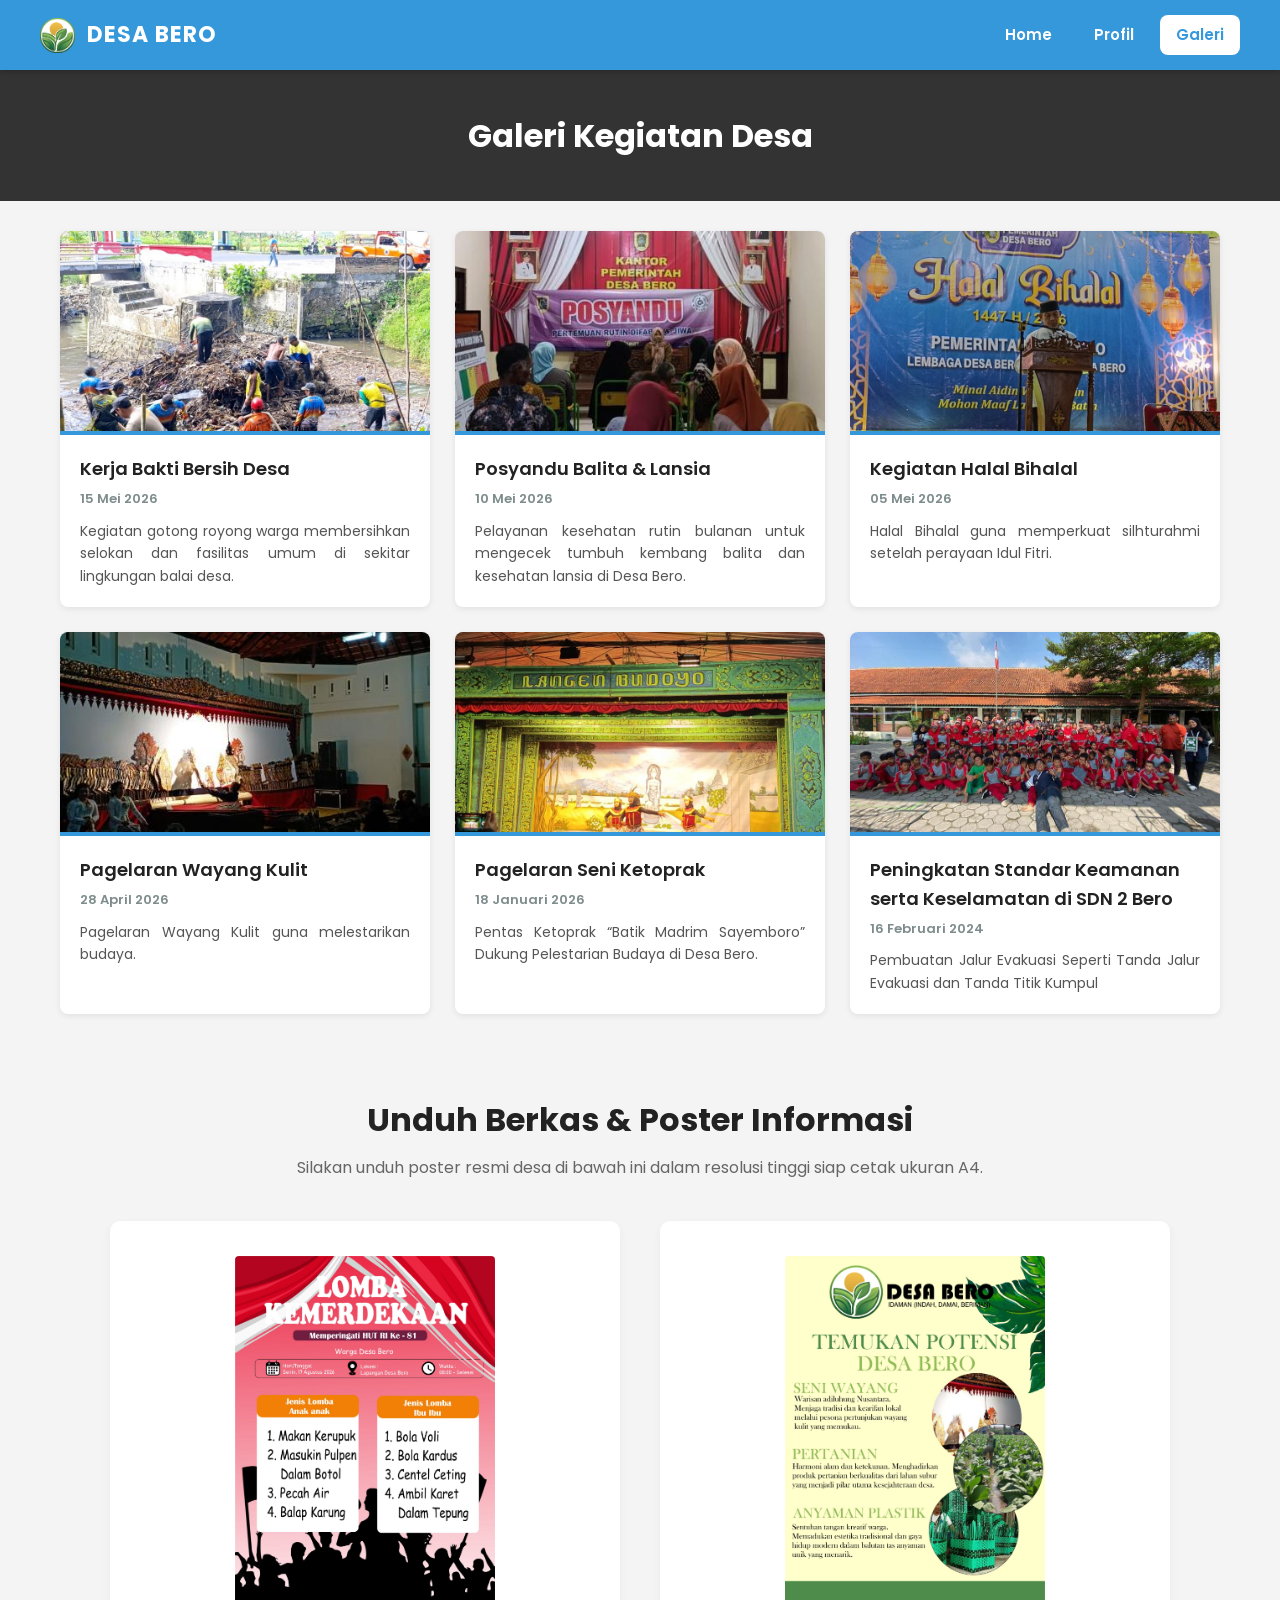
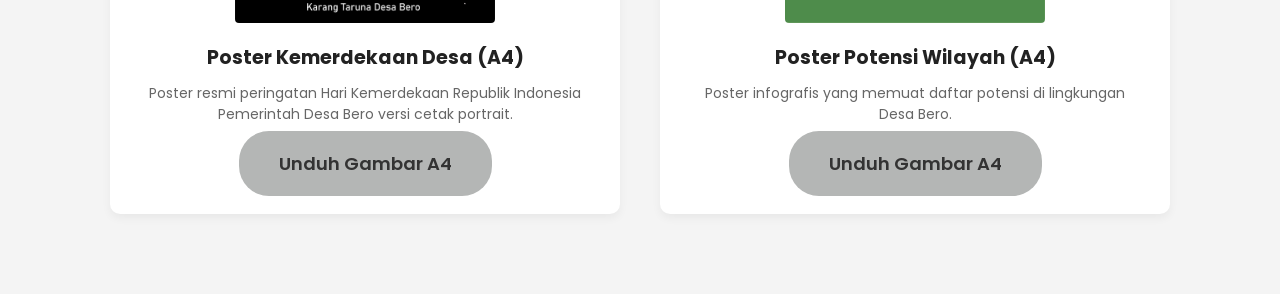
==== kegiatan.html @ 2f1442c3 "Add files via upload" ====
<!DOCTYPE html>
<html lang="id">
<head>
    <meta charset="UTF-8">
    <meta name="viewport" content="width=device-width, initial-scale=1.0">
    <title>Kegiatan Desa Bero</title>
    <link rel="stylesheet" href="style.css">
    <link rel="icon" type="image/png" href="gambar/logodesa.png">
</head>
<body>

    <nav>
        <div class="nav-brand">
            <img src="gambar/logodesa.png" alt="Logo" class="nav-logo">
            <span>DESA BERO</span>
        </div>
        <div class="nav-links">
            <a href="index.html">Home</a>
            <a href="profil.html">Profil</a>
            <a href="kegiatan.html" class="active">Galeri</a>
        </div>
    </nav>

    <header class="page-header">
        <h1>Galeri Kegiatan Desa</h1>
    </header>

    <div class="kegiatan-container">
        
        <div class="kegiatan-grid">
            
            <div class="kegiatan-card">
                <div class="kegiatan-foto">
                    <img src="gambar/bersih sungai.jpg" alt="Kerja Bakti">
                </div>
                <div class="kegiatan-info">
                    <h3>Kerja Bakti Bersih Desa</h3>
                    <span class="kegiatan-tanggal">15 Mei 2026</span>
                    <p>Kegiatan gotong royong warga membersihkan selokan dan fasilitas umum di sekitar lingkungan balai desa.</p>
                </div>
            </div>

            <div class="kegiatan-card">
                <div class="kegiatan-foto">
                    <img src="gambar/posyandu.jpeg" alt="Posyandu">
                </div>
                <div class="kegiatan-info">
                    <h3>Posyandu Balita & Lansia</h3>
                    <span class="kegiatan-tanggal">10 Mei 2026</span>
                    <p>Pelayanan kesehatan rutin bulanan untuk mengecek tumbuh kembang balita dan kesehatan lansia di Desa Bero.</p>
                </div>
            </div>

            <div class="kegiatan-card">
                <div class="kegiatan-foto">
                    <img src="gambar/halal bihalal.jpg" alt="Halal Bihalal">
                </div>
                <div class="kegiatan-info">
                    <h3>Kegiatan Halal Bihalal</h3>
                    <span class="kegiatan-tanggal">05 Mei 2026</span>
                    <p>Halal Bihalal guna memperkuat silhturahmi setelah perayaan Idul Fitri.</p>
                </div>
            </div>

            <div class="kegiatan-card">
                <div class="kegiatan-foto">
                    <img src="gambar/wayang.jpeg" alt="Wayang Kulit">
                </div>
                <div class="kegiatan-info">
                    <h3>Pagelaran Wayang Kulit</h3>
                    <span class="kegiatan-tanggal">28 April 2026</span>
                    <p>Pagelaran Wayang Kulit guna melestarikan budaya.</p>
                </div>
            </div>

            <div class="kegiatan-card">
                <div class="kegiatan-foto">
                    <img src="gambar/seni ketoprak.jpg" alt="Ketoprak">
                </div>
                <div class="kegiatan-info">
                    <h3>Pagelaran Seni Ketoprak</h3>
                    <span class="kegiatan-tanggal">18 Januari 2026</span>
                    <p>Pentas Ketoprak “Batik Madrim Sayemboro” Dukung Pelestarian Budaya di Desa Bero.</p>
                </div>
            </div>

            <div class="kegiatan-card">
                <div class="kegiatan-foto">
                    <img src="gambar/kegiatan sd.jpg" alt="Kegiatan SD">
                </div>
                <div class="kegiatan-info">
                    <h3>Peningkatan Standar Keamanan serta Keselamatan di SDN 2 Bero</h3>
                    <span class="kegiatan-tanggal">16 Februari 2024</span>
                    <p>Pembuatan Jalur Evakuasi Seperti Tanda Jalur Evakuasi dan Tanda Titik Kumpul</p>
                </div>
            </div>

        </div>
    </div>

    <section class="download-media-section">
        <div class="media-header">
            <h2>Unduh Berkas & Poster Informasi</h2>
            <p>Silakan unduh poster resmi desa di bawah ini dalam resolusi tinggi siap cetak ukuran A4.</p>
        </div>

        <div class="media-grid">
            <div class="media-card">
                <div class="media-preview">
                    <img src="gambar/POSTER EVENT.jpg" alt="Poster Kemerdekaan Desa Bero">
                </div>
                <div class="media-info">
                    <h3>Poster Kemerdekaan Desa (A4)</h3>
                    <p>Poster resmi peringatan Hari Kemerdekaan Republik Indonesia Pemerintah Desa Bero versi cetak portrait.</p>
                    <a href="gambar/POSTER EVENT.jpg" download class="btn-kapsul">Unduh Gambar A4</a>
                </div>
            </div>

            <div class="media-card">
                <div class="media-preview">
                    <img src="gambar/5_Arraihan Yanu Pradana_X PPLG B_Poster Potensi.jpg" alt="Poster Potensi Desa Bero">
                </div>
                <div class="media-info">
                    <h3>Poster Potensi Wilayah (A4)</h3>
                    <p>Poster infografis yang memuat daftar potensi di lingkungan Desa Bero.</p>
                    <a href="gambar/5_Arraihan Yanu Pradana_X PPLG B_Poster Potensi.jpg" download class="btn-kapsul">Unduh Gambar A4</a>
                </div>
            </div>
        </div>
    </section>

</body>
---- style.css ----
/* =========================================
   1. IMPOR FONT & RESET DASAR
   ========================================= */

@import url('https://fonts.googleapis.com/css2?family=Poppins:wght@300;400;600;700&display=swap'); /* Mengambil font Poppins dari Google */

* {
    margin: 0;                              /* Menghapus jarak luar bawaan browser */
    padding: 0;                             /* Menghapus jarak dalam bawaan browser */
    box-sizing: border-box;                 /* Menjaga ukuran elemen tetap stabil walau ditambah garis/padding */
    font-family: 'Poppins', sans-serif;     /* Menggunakan font Poppins untuk seluruh teks */
}

body {
    background-color: #f4f4f4;              /* Latar belakang utama web abu-abu terang */
    color: #333;                            /* Warna teks standar abu-abu gelap */
    line-height: 1.6;                       /* Spasi renggang antar baris teks agar nyaman dibaca */
}


/* =========================================
   2. NAVBAR (MENU NAVIGASI ATAS)
   ========================================= */

nav {
    background: #3498db;                    /* Warna biru utama navbar */
    color: #fff;                            /* Warna teks bawaan di dalam navbar menjadi putih */
    display: flex;                          /* Mengatur logo dan menu agar berjejer menyamping */
    justify-content: space-between;         /* Mendorong logo mentok ke kiri, menu mentok ke kanan */
    align-items: center;                    /* Menyejajarkan posisi persis di tengah secara vertikal */
    padding: 15px 40px;                     /* Jarak di dalam navbar (atas-bawah 15px, kiri-kanan 40px) */
    position: sticky;                       /* Memastikan navbar selalu menempel di layar */
    top: 0;                                 /* Menempel persis di ujung paling atas layar */
    z-index: 1000;                          /* Memastikan navbar berada di tumpukan teratas (tidak tertutup gambar) */
    box-shadow: 0 2px 5px rgba(0,0,0,0.2);  /* Efek bayangan hitam tipis di bawah navbar */
}

.nav-brand {
    display: flex;                          /* Membuat gambar logo dan tulisan berjejer menyamping */
    align-items: center;                    /* Menyejajarkan logo dan tulisan di tengah vertikal */
    gap: 12px;                              /* Memberi spasi 12px antara logo dan tulisan */
}

.nav-logo {
    height: 35px;                           /* Membatasi tinggi maksimal logo agar navbar tidak bengkak */
    width: auto;                            /* Lebar otomatis menyesuaikan agar gambar tidak gepeng */
    display: block;                         /* Menghilangkan ruang kosong tak terlihat di bawah gambar */
}

.nav-brand span {
    font-size: 22px;                        /* Ukuran huruf judul desa di navbar */
    font-weight: 700;                       /* Ketebalan huruf (Bold) */
    letter-spacing: 1px;                    /* Jarak renggang antar karakter huruf */
}

.nav-links {
    display: flex;                          /* Deretan menu berjejer menyamping */
    align-items: center;                    /* Rata tengah vertikal */
    gap: 10px;                              /* Jarak kosong antar tombol menu */
    list-style: none;                       /* Menghapus titik-titik (bullet) bawaan dari list */
}

.nav-links a {
    color: #fff;                          /* Teks tombol menu warna putih */
    text-decoration: none;                  /* Menghapus garis bawah pada link */
    font-size: 15px;                        /* Ukuran font menu */
    font-weight: 600;                       /* Ketebalan huruf semi-bold */
    padding: 8px 16px;                      /* Jarak area klik di sekitar teks (membentuk kotak) */
    border-radius: 8px;                     /* Melengkungkan sudut kotak agar berbentuk kapsul */
    display: flex;                          /* Mengatur letak teks agar sejajar dengan panah dropdown */
    align-items: center;                    /* Rata tengah vertikal antara teks dan panah */
    gap: 6px;                               /* Jarak antara teks dan panah dropdown */
    transition: all 0.3s ease;              /* Animasi mulus saat tombol berubah warna (0.3 detik) */
}

.nav-links a:hover:not(.active) {
    background-color: rgba(255, 255, 255, 0.2); /* Menu biasa berubah jadi putih transparan 20% saat disentuh */
}

.nav-links a.active {
    background-color: #fff;                 /* Menu halaman aktif menyala putih pekat */
    color: #3498db;                         /* Teks menu aktif berubah jadi biru (kebalikan dari navbar) */
}


/* =========================================
   4. HEADER HALAMAN INTERNAL (Profil & Galeri)
   ========================================= */

header.page-header, header.profil-header {
    background-color: #333;               /* Latar belakang kotak judul warna abu-abu gelap */
    color: #fff;                          /* Warna teks putih */
    text-align: center;                     /* Teks diposisikan di tengah layar */
    padding: 40px;                          /* Ketebalan kotak judul */
    margin-bottom: 30px;                    /* Jarak kotak judul dengan isi halaman di bawahnya */
}

/* =========================================
   5. HALAMAN INDEX (HOME) - HERO SECTION
   ========================================= */

.hero-section {
    position: relative;                     /* Menjadi pondasi bagi gambar dan teks di dalamnya */
    width: 100%;                            /* Lebar kotak memakan layar penuh */
    height: 80vh;                           /* Tingginya 80% dari ukuran tinggi layar HP/PC pengguna */
    display: flex;                          /* Mengaktifkan sistem penataan isi otomatis */
    align-items: center;                    /* Mengunci isi tepat di tengah secara vertikal */
    justify-content: center;                /* Mengunci isi tepat di tengah secara horizontal */
    overflow: hidden;                       /* Membuang sisa gambar yang meluber keluar batas kotak */
}

.hero-bg {
    position: absolute;                     /* Membuat gambar terlepas dan bisa menimpa bagian lain */
    top: 0;                                 /* Mulai dari sisi paling atas */
    left: 0;                                /* Mulai dari sisi paling kiri */
    width: 100%;                            /* Lebar gambar menutupi kotak penuh */
    height: 100%;                           /* Tinggi gambar menutupi kotak penuh */
    object-fit: cover;                      /* Memotong otomatis area foto yang berlebih agar tak gepeng */
    z-index: 1;                             /* Ditempatkan di lapisan paling dasar (terbawah) */
}

.hero-overlay {
    position: absolute;                     /* Lapisan ini juga terlepas menutupi layar */
    top: 0;                                 /* Mulai dari atas */
    left: 0;                                /* Mulai dari kiri */
    width: 100%;                            /* Lebar penuh */
    height: 100%;                           /* Tinggi penuh */
    background: rgba(0, 0, 0, 0.418);     /* Membuat efek kaca film hitam transparan 55% */
    z-index: 2;                             /* Ditempatkan di lapisan ke-2 (di atas foto) */
}

.hero-content {
    position: relative;                     /* Membawa teks kembali ke alur normal */
    z-index: 3;                             /* Ditempatkan di lapisan ke-3 (paling atas) agar terbaca */
    text-align: center;                     /* Semua teks diratakan di tengah */
    color: #fff;                         /* Teks berwarna putih terang */
    padding: 20px;                          /* Jarak kanan-kiri agar teks tidak menempel ke pinggir HP */
}

.hero-content h1 {
    font-size: 20px;                        /* Ukuran tulisan 'Selamat Datang' */
    margin-bottom: 12px;                    /* Jarak tulisan ini dengan nama desa di bawahnya */
    font-weight: 100;                       /* Huruf dicetak tipis (elegan) */
}

.hero-content p {
    font-size: 48px;                        /* Ukuran sangat besar untuk nama 'Pemerintah Desa Bero' */
    margin-bottom: 30px;                    /* Jarak tulisan dengan tombol download */
    font-weight: 700;                       /* Huruf dicetak sangat tebal */
}

.action-buttons {
    display: flex;                          /* Membuat tombol-tombol berjejer ke samping */
    justify-content: center;                /* Mengumpulkan tombol di tengah-tengah layar */
    gap: 15px;                              /* Jarak antara tombol satu dengan yang lain */
}

.btn-kapsul {
    background: #b4b6b5;                      /* Tombol warna putih */
    color: #333;                            /* Teks di dalam tombol warna gelap */
    padding: 20px 40px;                     /* Ukuran area klik (atas-bawah 12px, kiri-kanan 24px) */
    border-radius: 30px;                    /* Membuat sudut tombol sangat bulat (kapsul) */
    text-decoration: none;                  /* Menghapus garis bawah pada link tombol */
    font-size: 18px;                        /* Ukuran teks tombol */
    font-weight: 600;                       /* Teks agak tebal */
    transition: all 0.3s ease;              /* Efek pergerakan mulus saat tombol disentuh */
}

.btn-kapsul:hover {
    background : #3498db;                    /* Saat disentuh, tombol jadi biru */
    color: white;                           /* Teks di dalam tombol jadi putih */
    transform: translateY(-5px);            /* Tombol naik ke atas sebanyak 5 pixel (Efek Melayang) */
    box-shadow: 0 10px 15px rgba(0,0,0,0.3);/* Bayangan membesar menegaskan bahwa tombol terangkat */
}


/* =========================================
   6. KONTEN VISI & MISI
   ========================================= */

.content-section {
    max-width: 1200px;                      /* Mencegah konten melebar tak terhingga di layar monitor besar */
    margin: 40px auto;                      /* Memberi jarak luar atas-bawah 40px, dan meratakan di tengah (auto) */
    padding: 0 20px;                        /* Memberi ruang kosong di pinggir kiri-kanan agar tak nempel ujung layar */
}

.visi-misi-container {
    display: grid;                          /* Mengaktifkan sistem kolom (Grid) */
    grid-template-columns: 1fr 2fr;         /* Membagi layar: Kolom Kiri 1 porsi, Kolom Kanan 2 porsi */
    gap: 30px;                              /* Lebar celah pemisah antar kedua kolom */
    align-items: start;                     /* Memastikan posisi awal Visi dan Misi rata atas */
}

.card.visi {
    background: white;                      /* Kotak visi warna putih */
    padding: 30px;                          /* Ruang lega di dalam kotak */
    border-radius: 10px;                    /* Sudut kotak membulat */
    box-shadow: 0 4px 10px rgba(0,0,0,0.05);/* Efek bayangan kotak luar sangat tipis */
    text-align: center;                     /* Teks ditengah */
    position: sticky;                       /* Memerintahkan kotak Visi untuk diam mengapung saat di-scroll */
    top: 80px;                              /* Kotak berhenti mengapung dan tertahan pada jarak 80px dari atap browser */
}

.card.visi h3 {
    color: #333399;                         /* Warna judul Visi (Biru keunguan) */
    margin-bottom: 15px;                    /* Jarak ke isi paragraf visi */
    font-size: 24px;                        /* Ukuran font judul visi */
}

.card.visi p {
    color: #555;                            /* Warna teks paragraf visi */
    font-size: 16px;                        /* Ukuran teks paragraf visi */
    line-height: 1.5;                       /* Jarak antar baris paragraf */
    font-style: italic;                     /* Teks dicetak miring */
    font-weight: 600;                       /* Teks agak tebal */
}

.misi-container {
    display: flex;                          /* Mengaktifkan sistem penataan otomatis untuk Misi */
    flex-direction: column;                 /* Memaksa nomor-nomor misi untuk berbaris ke bawah */
    gap: 15px;                              /* Jarak jarak antar kotak poin misi */
}

.judul-misi {
    color: #333399;                         /* Warna judul Misi disamakan dengan Visi */
    font-size: 24px;                        /* Ukuran font disamakan dengan Visi */
    margin-top: 0;                          /* Menghapus jarak atas bawaan tag H3 */
    margin-bottom: 5px;                     /* Jarak judul ke kotak misi nomor 1 */
    text-align: center;                     /* Posisi judul di tengah */
}

.misi-box {
    background-color: #fff;                 /* Kotak satuan misi warna putih */
    padding: 20px 25px;                     /* Ruang di dalam kotak tiap nomor misi */
    border-radius: 6px;                     /* Sudut kotak sedikit membulat */
    color: #333;                            /* Teks di dalam kotak warna gelap */
    font-size: 15px;                        /* Ukuran teks dalam kotak */
    font-weight: 400;                       /* Ketebalan teks normal */
    line-height: 1.6;                       /* Jarak baris paragraf misi */
    box-shadow: 0 1px 3px rgba(0,0,0,0.05); /* Bayangan super tipis di tiap kotak nomor */
}


/* =========================================
   7. BAGIAN POTENSI UMKM DESA
   ========================================= */

.umkm-section {
    max-width: 1200px;                      /* Batas maksimal lebar keseluruhan bagian UMKM */
    margin: 60px auto;                      /* Jarak jauh 60px atas-bawah dari seksi lain, posisi rata tengah */
    padding: 0 20px;                        /* Jarak pinggir layar */
}

.umkm-header { 
    text-align: center;                     /* Judul utama UMKM di tengah layar */
    margin-bottom: 40px;                    /* Jarak dari judul ke kartu gambar di bawahnya */
}

.umkm-header h2 { 
    font-size: 32px;                        /* Ukuran judul besar */
    color: #222;                            /* Warna gelap nyaris hitam */
    margin-bottom: 10px;                    /* Jarak dari judul ke kalimat penjelas */
}

.umkm-header p { 
    color: #666;                            /* Warna abu-abu redup untuk deskripsi */
    font-size: 16px;                        /* Ukuran teks standar */
}

.umkm-grid {
    display: grid;                          /* Aktifkan sistem grid cerdas */
    grid-template-columns: repeat(auto-fit, minmax(300px, 1fr)); /* Aturan susun otomatis: Kartu sejajar jika layar luas, turun baris jika layarnya di bawah 300px per kartu */
    gap: 30px;                              /* Jarak spasi antar kartu UMKM sebesar 30px */
}

.umkm-card {
    background: #fff;                       /* Kartu berwarna putih */
    border-radius: 10px;                    /* Sudut kartu dibuat melengkung */
    overflow: hidden;                       /* Memotong paksa foto di dalamnya yang menutupi bagian melengkung kartu */
    box-shadow: 0 4px 10px rgba(0,0,0,0.05);/* Bayangan standar saat kartu tak disentuh */
    transition: transform 0.3s ease, box-shadow 0.3s ease; /* Transisi untuk posisi naik dan perubahan bayangan */
    display: flex;                          /* Memastikan foto di atas dan teks di bawah terstruktur rapi */
    flex-direction: column;                 /* Mengarahkan susunan jadi atas-bawah */
}

.umkm-card:hover {
    transform: translateY(-8px);            /* Efek kartu melayang 8px ke atas saat ditunjuk kursor */
    box-shadow: 0 12px 20px rgba(0,0,0,0.12);/* Bayangan menebal menyesuaikan efek melayang */
}

.umkm-foto {
    width: 100%;                            /* Lebar blok penampung foto memakan seluruh lebar kartu */
    height: 220px;                          /* Tinggi blok penampung dibatasi dan dipukul rata 220px semua */
    background-color: #ddd;                 /* Warna abu-abu darurat jika foto gagal dimuat */
}

.umkm-foto img {
    width: 100%;                            /* Memaksa foto asli selebar blok penampung */
    height: 100%;                           /* Memaksa foto asli setinggi blok penampung */
    object-fit: cover;                      /* Memotong dan memusatkan foto otomatis agar tak gepeng/lonjong */
    display: block;                         /* Menghapus celah sisa di bawah foto */
}

.umkm-info {
    padding: 25px;                          /* Ruang dalam antara teks penjelasan dengan pinggiran kartu */
    flex-grow: 1;                           /* Menyeimbangkan tinggi area teks agar semua kartu sama rata bawahnya */
}

.umkm-info h3 { 
    font-size: 20px;                        /* Ukuran nama produk UMKM */
    color: #333;                            /* Warna nama produk UMKM */
    margin: 12px 0;                         /* Jarak vertikal atas-bawah nama produk UMKM */
}

.umkm-info p { 
    font-size: 14.5px;                      /* Ukuran deskripsi produk */
    color: #555;                            /* Warna deskripsi produk */
    line-height: 1.6;                       /* Spasi baris deskripsi */
    text-align: justify;                    /* Meratakan ujung kanan dan ujung kiri paragraf deskripsi */
}

.badge {
    display: inline-block;                  /* Memperlakukan teks label layaknya tombol/blok */
    padding: 5px 12px;                      /* Ketebalan blok label warna warni */
    border-radius: 20px;                    /* Melengkungkan sudut pinggir label menjadi bentuk oval/pil */
    font-size: 12px;                        /* Teks di dalam label sengaja dibuat kecil */
    font-weight: 700;                       /* Dibuat tebal agar mudah dibaca sekilas */
    color: #fff;                            /* Standarnya tulisan berwarna putih */
    letter-spacing: 0.5px;                  /* Renggang antar huruf agar jelas walau kecil */
}

.badge-kuning { 
    background-color: #f1c40f;              /* Memberi warna dasar kuning */
    color: #333;                            /* Khusus kuning, tulisan digelapkan karena putih di atas kuning tak terbaca */
}

.badge-merah { 
    background-color: #e74c3c;              /* Memberi warna dasar merah */
}

.badge-hijau { 
    background-color: #2ecc71;              /* Memberi warna dasar hijau */
}


/* =========================================
   8. HALAMAN PROFIL (SEJARAH & INFO DESA)
   ========================================= */

.profil-container {
    max-width: 1200px;                      /* Batas luar total halaman profil */
    margin: 40px auto;                      /* Jarak aman atas bawah 40px dan posisi otomatis rata tengah (auto) */
    padding: 0 20px;                        /* Jarak kanan kiri agar isi tak mepet tepi monitor */
}

.sejarah-wrapper-baru {
    display: flex;                          /* Mengatur area sejarah berjejer ke samping */
    gap: 50px;                              /* Jarak antara area foto dan area teks sebesar 50px */
    align-items: stretch;                   /* Trik memaksa kotak teks dan kotak foto otomatis sama tinggi secara akurat */
    margin-bottom: 60px;                    /* Jarak paragraf sejarah dengan elemen apapun di bawahnya */
}

.sejarah-foto-box-baru {
    flex: 1;                                /* Mengambil jatah ruang 1 bagian (setara dengan teks) */
    display: flex;                          /* Membuat isi di dalamnya fleksibel menutupi ruang kosong */
}

.sejarah-foto-box-baru img {
    width: 100%;                            /* Lebar foto desa 100% dari kotaknya */
    height: 100%;                           /* Tinggi foto desa 100% dari kotaknya */
    object-fit: cover;                      /* Trik utama agar foto desa tak gepeng meski ditarik secara otomatis */
    display: block;                         /* Merapikan blok bawah gambar */
}

.sejarah-teks-box-baru {
    flex: 1;                                /* Mengambil jatah ruang 1 bagian (setara dengan foto) */
}

.judul-profil-baru h2 { 
    font-size: 42px;                        /* Ukuran teks sejarah desa yang besar */
    font-weight: bold;                      /* Cetak tebal */
    color: #000;                            /* Hitam pekat */
    margin: 0 0 5px 0;                      /* Jarak bawah tipis menuju sub-judul */
}

.judul-profil-baru span { 
    font-size: 15px;                        /* Ukuran sub-judul kecil warna abu-abu */
    color: #666;                            /* Warna abu-abu */
    display: block;                         /* Memindahkannya otomatis ke baris baru di bawah judul */
    margin-bottom: 25px;                    /* Jarak dari sub-judul ke kalimat pembuka paragraf */
}

.sejarah-teks-box-baru p { 
    font-size: 14.5px;                      /* Ukuran kalimat sejarah */
    color: #555;                            /* Warna paragraf abu-abu gelap */
    line-height: 1.7;                       /* Jarak baris yang cukup lebar agar tak lelah dibaca */
    margin-bottom: 18px;                    /* Jarak antar pergantian paragraf/alinea */
    text-align: justify;                    /* Membuat paragraf rata lurus kiri dan kanan */
}

.sejarah-wrapper-baru.gambar-kanan {
    margin-top: 60px;                       /* Jarak antara Sejarah Atas dan Sejarah Bawah */
    flex-direction: row-reverse;            /* Memutar letak isi 180 derajat (yang Kiri jadi di Kanan, dan sebaliknya) */
}

.info-desa-grid {
    display: grid;                          /* Mengaktifkan sistem kotak-kotak canggih */
    grid-template-columns: 1fr 1fr;         /* Membagi wilayah monitor sama rata (2 kolom) */
    gap: 30px;                              /* Jarak antara kotak info pemerintahan dan info batas wilayah */
    margin-bottom: 40px;                    /* Jarak area ini menuju bagian bawah halaman */
}

.info-card {
    background: #fff;                       /* Kotak data putih bersih */
    padding: 30px;                          /* Ruangan lega 30px di bagian dalam kotaknya */
    border-radius: 6px;                     /* Sudut melengkung halus */
    box-shadow: 0 4px 15px rgba(0,0,0,0.05);/* Bayangan pudar menjalar jauh mengelilingi kotak */
}

#pemimpin { 
    border-top: 4px solid #f1c40f;          /* Menambahkan mahkota/garis tebal warna kuning di atas kotak pemimpin */
}

#batas { 
    border-top: 4px solid #e74c3c;          /* Menambahkan mahkota/garis tebal warna merah di atas kotak batas wilayah */
}

.judul-kotak-kembar h3 { 
    font-size: 22px;                        /* Ukuran teks 'Pemerintahan Desa' */
    margin: 0;                              /* Hapus jarak luar */
    color: #222;                            /* Hitam nyaris pekat */
}

.judul-kotak-kembar span { 
    font-size: 13px;                        /* Teks penjelas kotak kecil */
    color: #777;                            /* Warna abu-abu */
    display: block;                         /* Turun baris */
    margin-bottom: 20px;                    /* Jarak dari judul kotak ke isinya (data daftar) */
}

.list-data { 
    list-style: none;                       /* Menghapus simbol bulat hitam default dari daftar HTML */
    padding: 0;                             /* Menghapus ruang kosong di pinggir daftarnya */
}

.list-data li { 
    font-size: 14px;                        /* Ukuran nama-nama orang/batas */
    padding: 10px 0;                        /* Jarak atas bawah 10px agar baris tak terlalu padat */
    border-bottom: 1px dashed #eee;         /* Membuat garis pemisah bawah berupa titik putus-putus samar (#eee) */
    color: #444;                            /* Warna tulisan daftar */
}

.list-data li:last-child { 
    border-bottom: none;                    /* Menghapus aturan garis titik putus-putus khusus pada daftar baris paling akhir */
}

.periode { 
    display: block;                         /* Memindahkan tahun/periode ke baris bawahnya sendiri */
    font-weight: bold;                      /* Tulisan tahun dicetak tebal */
    color: #333399;                         /* Warna tahun dicetak dengan ungu biru */
    font-size: 12px;                        /* Ukuran tulisan tahun cukup dibuat kecil */
    margin-bottom: 2px;                     /* Memisahkan sedikit jarak tahun dengan nama orang */
}


/* =========================================
   9. HALAMAN KEGIATAN (GALERI)
   ========================================= */

.kegiatan-container {
    max-width: 1200px;                      /* Batas lebar total galeri (lebih sempit dari beranda) */
    margin: 0 auto;                         /* Meratakan ke tengah secara horizontal */
    padding: 0 20px;                        /* Jarak aman tepi kanan-kiri halaman */
    margin-bottom: 50px;                    /* Jarak aman spasi galeri terbawah dengan footer nantinya */
}

.kegiatan-grid {
    display: grid;                          /* Aktifkan sistem Grid penyusun kartu pintar */
    grid-template-columns: repeat(auto-fit, minmax(300px, 1fr)); /* Mengulangi kartu menyamping, tapi turun jika layar kurang dari 300px */
    gap: 25px;                              /* Jarak tiap kartu galeri foto 25px */
}

.kegiatan-card {
    background: #fff;                       /* Badan kartu foto berwarna putih */
    border-radius: 8px;                     /* Sedikit melengkung bingkainya */
    overflow: hidden;                       /* Menghalangi foto merusak lengkungan bingkai luar */
    box-shadow: 0 2px 6px rgba(0,0,0,0.08); /* Bayangan statis */
    transition: transform 0.3s ease, box-shadow 0.3s ease; /* Persiapan untuk animasi melayang */
}

.kegiatan-foto { 
    width: 100%;                            /* Wadah foto mengambil 100% lebar kartu */
    height: 200px;                          /* Memaksa foto selalu berukuran tinggi 200px (tak pandang bentuk asli foto) */
    background-color: #eaeaea;              /* Warna placeholder kusam bila foto aslinya belum diupload / hilang */
}

.kegiatan-card img { 
    width: 100%;                            /* Gambar ditarik penuh */
    height: 100%;                           /* Gambar ditarik penuh */
    object-fit: cover;                      /* Gambar diselamatkan dari gepeng/distorsi pakai trik cover ini */
    display: block;                         /* Menghilangkan ruang misterius di bawah blok gambar (bug HTML lama) */
}

.kegiatan-info {
    padding: 20px;                          /* Ruang dalam tulisan penjelasan foto */
    border-top: 4px solid #3498db;          /* Memisahkan area foto dan teks penjelasan dengan garis tegas warna biru 4px */
}

.kegiatan-info h3 { 
    margin: 0 0 5px 0;                      /* Mereset jarak dan cuma memberi celah di sisi bawah judul 5px */
    font-size: 18px;                        /* Besaran font judul kegiatan desa */
    font-weight: 600;                       /* Ditebalkan */
    color: #222;                            /* Dihitamkan */
}

.kegiatan-tanggal { 
    display: block;                         /* Pindah baris di bawah judul secara otomatis */
    font-size: 13px;                        /* Ukuran font keterangan tanggal (kecil) */
    color: #7f8c8d;                         /* Warna abu-abu pudar */
    font-weight: 600;                       /* Ditebalkan sedikir */
    margin-bottom: 10px;                    /* Jarak dari keterangan tanggal turun ke isi paragraf/kalimat */
}

.kegiatan-info p { 
    margin: 0;                              /* Menghapus margin bawaan paragraf P */
    font-size: 14px;                        /* Ukuran isi keterangan foto */
    font-weight: 400;                       /* Normal (tidak tebal) */
    color: #555;                            /* Abu-abu standar */
    text-align: justify;                    /* Membuat blok tulisan rata kiri mentok, rata kanan mentok */
}

/* =========================================
   STYLE UNTUK BAGIAN DOWNLOAD MEDIA A4
   ========================================= */

.download-media-section {
    max-width: 1100px;                      /* Menyelaraskan lebar maksimal area dengan galeri kegiatan */
    margin: 80px auto;                      /* Jarak vertikal yang tegas dari galeri atas, posisi rata tengah */
    padding: 0 20px;                        /* Jarak aman tepi kanan-kiri layar */
}

.media-header {
    text-align: center;                     /* Membuat judul teks berada di tengah-tengah */
    margin-bottom: 40px;                    /* Jarak judul ke kartu media bawahnya */
}

.media-header h2 {
    font-size: 32px;                        /* Ukuran font judul */
    color: #222;                            /* Warna teks gelap */
    margin-bottom: 10px;                    /* Jarak judul ke baris deskripsi */
}

.media-header p {
    color: #666;                            /* Warna abu-abu redup */
    font-size: 16px;                        /* Ukuran font normal */
}

.media-grid {
    display: grid;                          /* Mengaktifkan sistem penataan kolom Grid */
    grid-template-columns: repeat(auto-fit, minmax(320px, 1fr)); /* Kolom otomatis membagi dua di laptop, dan bertumpuk di HP */
    gap: 40px;                              /* Jarak spasi renggang antar kedua kartu */
}

.media-card {
    background: #fff;                       /* Latar belakang kartu warna putih bersih */
    border-radius: 10px;                    /* Sudut kartu dibuat melengkung halus */
    padding: 35px;                          /* Ruang dalam kotak yang lega */
    box-shadow: 0 4px 10px rgba(0,0,0,0.05);/* Efek bayangan tipis halus luar kotak */
    display: flex;                          /* Mengaktifkan susunan otomatis vertikal ke bawah */
    flex-direction: column;                 /* Menata elemen menurun berurutan */
    align-items: center;                    /* Memastikan gambar dan teks terkunci di tengah kartu */
    transition: transform 0.3s ease, box-shadow 0.3s ease; /* Animasi mulus saat melayang */
}

/* KUNCI: Pengaturan bingkai agar menyerupai rasio kertas cetak A4 Portrait (1 : 1.41) */
.media-preview {
    width: 100%;                            /* Lebar maksimal mengikuti kartu */
    max-width: 260px;                       /* Batas lebar cetak display */
    height: 367px;                          /* Tinggi disesuaikan dengan rumus perbandingan A4 agar gambar pas portrait */              /* Garis pinggir tipis penanda batas tepi kertas */
    border-radius: 4px;                     /* Lengkungan tipis di tiap ujung kertas poster */
    overflow: hidden;                       /* Memotong paksa sisa gambar yang meluber keluar kertas */
}

.media-preview img {
    width: 100%;                            /* Gambar memenuhi lebar bingkai */
    height: 100%;                           /* Gambar memenuhi tinggi bingkai */
    object-fit: cover;                      /* Memotong dan memusatkan gambar otomatis agar tidak distorsi/gepeng */
    display: block;                         /* Menghilangkan celah kosong bawah file gambar */
}

.media-info {
    text-align: center;                     /* Semua tulisan deskripsi dan tombol ditaruh di tengah */
    margin-top: 20px;                       /* Jarak pembatas antara bingkai foto A4 di atasnya */
}

.media-info h3 {
    font-size: 19px;                        /* Ukuran teks judul poster */
    color: #222;                            /* Warna tulisan hitam redup */
    margin-bottom: 10px;                    /* Jarak judul ke teks keterangan */
}

.media-info p {
    font-size: 14px;                        /* Ukuran teks keterangan */
    color: #666;                            /* Warna abu-abu keterangan */
    margin-bottom: 25px;                    /* Jarak teks keterangan menuju ke tombol unduh kapsul */
    line-height: 1.5;                       /* Spasi baris paragraf agar tidak menumpuk padat */
}




/* =========================================
   10. RESPONSIF UMUM (UNTUK SMARTPHONE/TABLET)
   ========================================= */

@media (max-width: 768px) {                 /* 🛑 AREA KHUSUS INI HANYA AKAN DIAKTIFKAN OLEH BROWSER JIKA LAYAR LEBARNYA 768px ATAU LEBIH KECIL 🛑 */
    
    nav {
        flex-direction: column;             /* Membatalkan susunan Logo dan Menu dari format Menyamping, paksa jadi Tumpuk Atas-Bawah */
        padding: 15px;                      /* Mengurangi ketebalan Navbar karena layar HP sempit */
    }
    
    .nav-brand { 
        margin-bottom: 15px;                /* Memberi sisa jarak antara logo di atas dan menu-menu di bawahnya */
    } 
    
    .nav-links {
        flex-wrap: wrap;                    /* Jika tulisan menu (Home, Galeri dll) banyak, izinkan patah pindah baris agar tidak bocor menembus layar luar */
        justify-content: center;            /* Dan pusatkan seluruh tombol menu itu di tengah */
    }

    .action-buttons {
        flex-wrap: wrap;                    /* Jika HP sangat kecil, tombol-tombol download akan dipecah otomatis ke bawah */
    }

    .visi-misi-container { 
        grid-template-columns: 1fr;         /* Membatalkan sistem kolom Visi Kiri - Misi Kanan. Paksa keduanya jadi 1 Kolom Penuh mengular ke bawah */
    }

    .sejarah-wrapper-baru, 
    .sejarah-wrapper-baru.gambar-kanan {
        flex-direction: column;             /* Membatalkan foto dan paragraf bersandingan kiri-kanan. Paksa jadi atas-bawah */
        gap: 20px;                          /* Kecilkan jarak pemisahnya jadi cuma 20px */
    }
    
    .info-desa-grid { 
        grid-template-columns: 1fr;         /* Dua kotak kembar dibatalkan ke-kembaran-nya. Jadi ditumpuk atas-bawah lurus */
    }

    .judul-profil-baru h2 { 
        font-size: 32px;                    /* Menurunkan ukuran judul halaman Profil agar tak terlalu kebesaran di layar HP */
    }

    .kegiatan-grid { 
        grid-template-columns: 1fr;         /* Apabila sistem grid otomatis sebelumnya gagal, paksa mutlak jadi 1 baris kolom penuh di HP */
    }
}
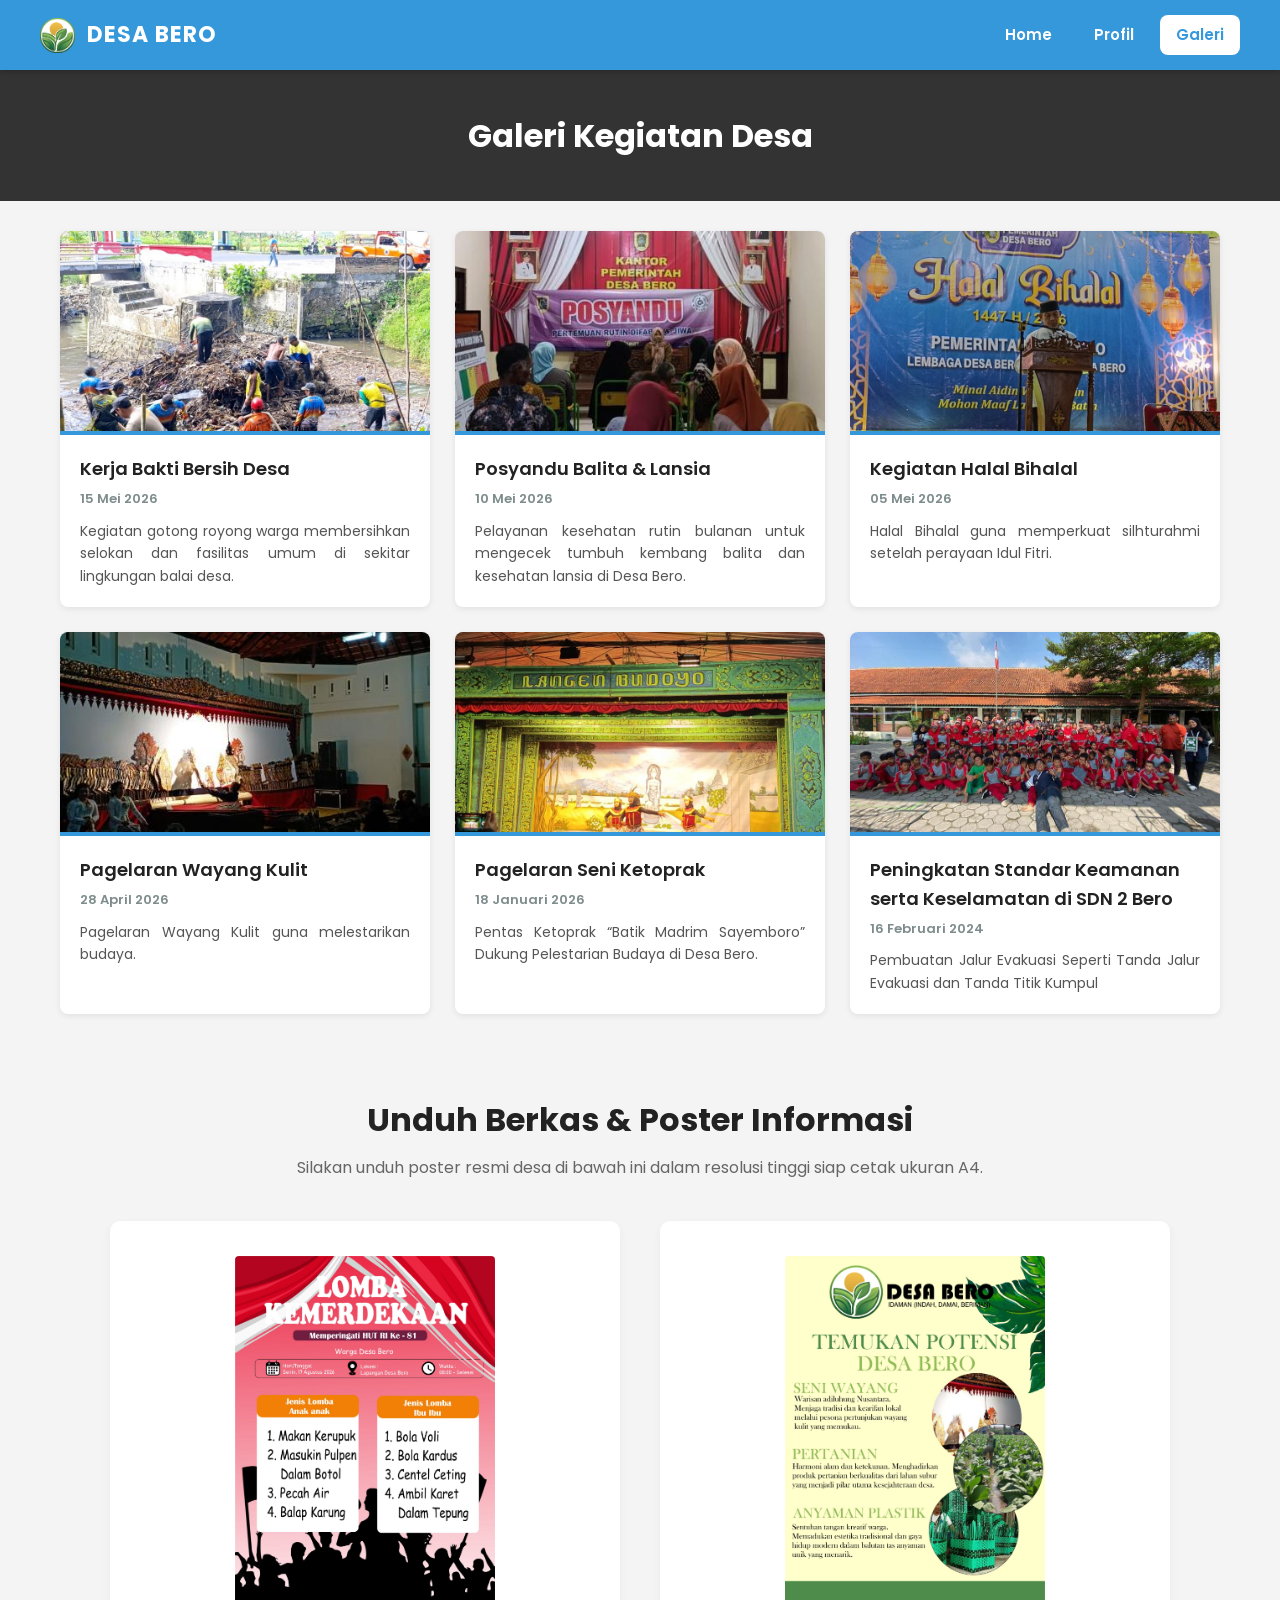
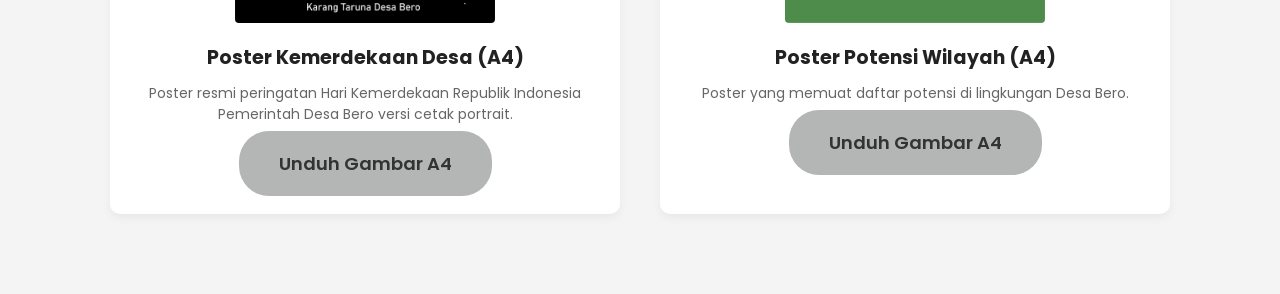
==== commit 17b45a15: "kegiatan.html" ====
--- a/kegiatan.html
+++ b/kegiatan.html
@@ -122,11 +122,11 @@
                 </div>
                 <div class="media-info">
                     <h3>Poster Potensi Wilayah (A4)</h3>
-                    <p>Poster infografis yang memuat daftar potensi di lingkungan Desa Bero.</p>
+                    <p>Poster yang memuat daftar potensi di lingkungan Desa Bero.</p>
                     <a href="gambar/5_Arraihan Yanu Pradana_X PPLG B_Poster Potensi.jpg" download class="btn-kapsul">Unduh Gambar A4</a>
                 </div>
             </div>
         </div>
     </section>
 
-</body>+</body>
--- a/style.css
+++ b/style.css
@@ -654,4 +654,18 @@
     .kegiatan-grid { 
         grid-template-columns: 1fr;         /* Apabila sistem grid otomatis sebelumnya gagal, paksa mutlak jadi 1 baris kolom penuh di HP */
     }
-}+
+    /* --- TAMBAHAN UNTUK POSTER A4 DI HP --- */
+    .download-media-section {
+        margin: 40px auto;                  /* Mengurangi jarak kosong yang terlalu jauh di atas dan bawah khusus untuk HP */
+    }
+
+    .media-grid {
+        grid-template-columns: 1fr;         /* Memaksa dua kartu poster A4 menjadi 1 kolom tumpuk ke bawah */
+        gap: 25px;                          /* Mengurangi jarak spasi antar kartu poster */
+    }
+
+    .media-card {
+        padding: 20px;                      /* Mengurangi ruang kosong di dalam pinggiran kartu agar gambar tidak terlalu terjepit di layar sempit */
+    }
+}
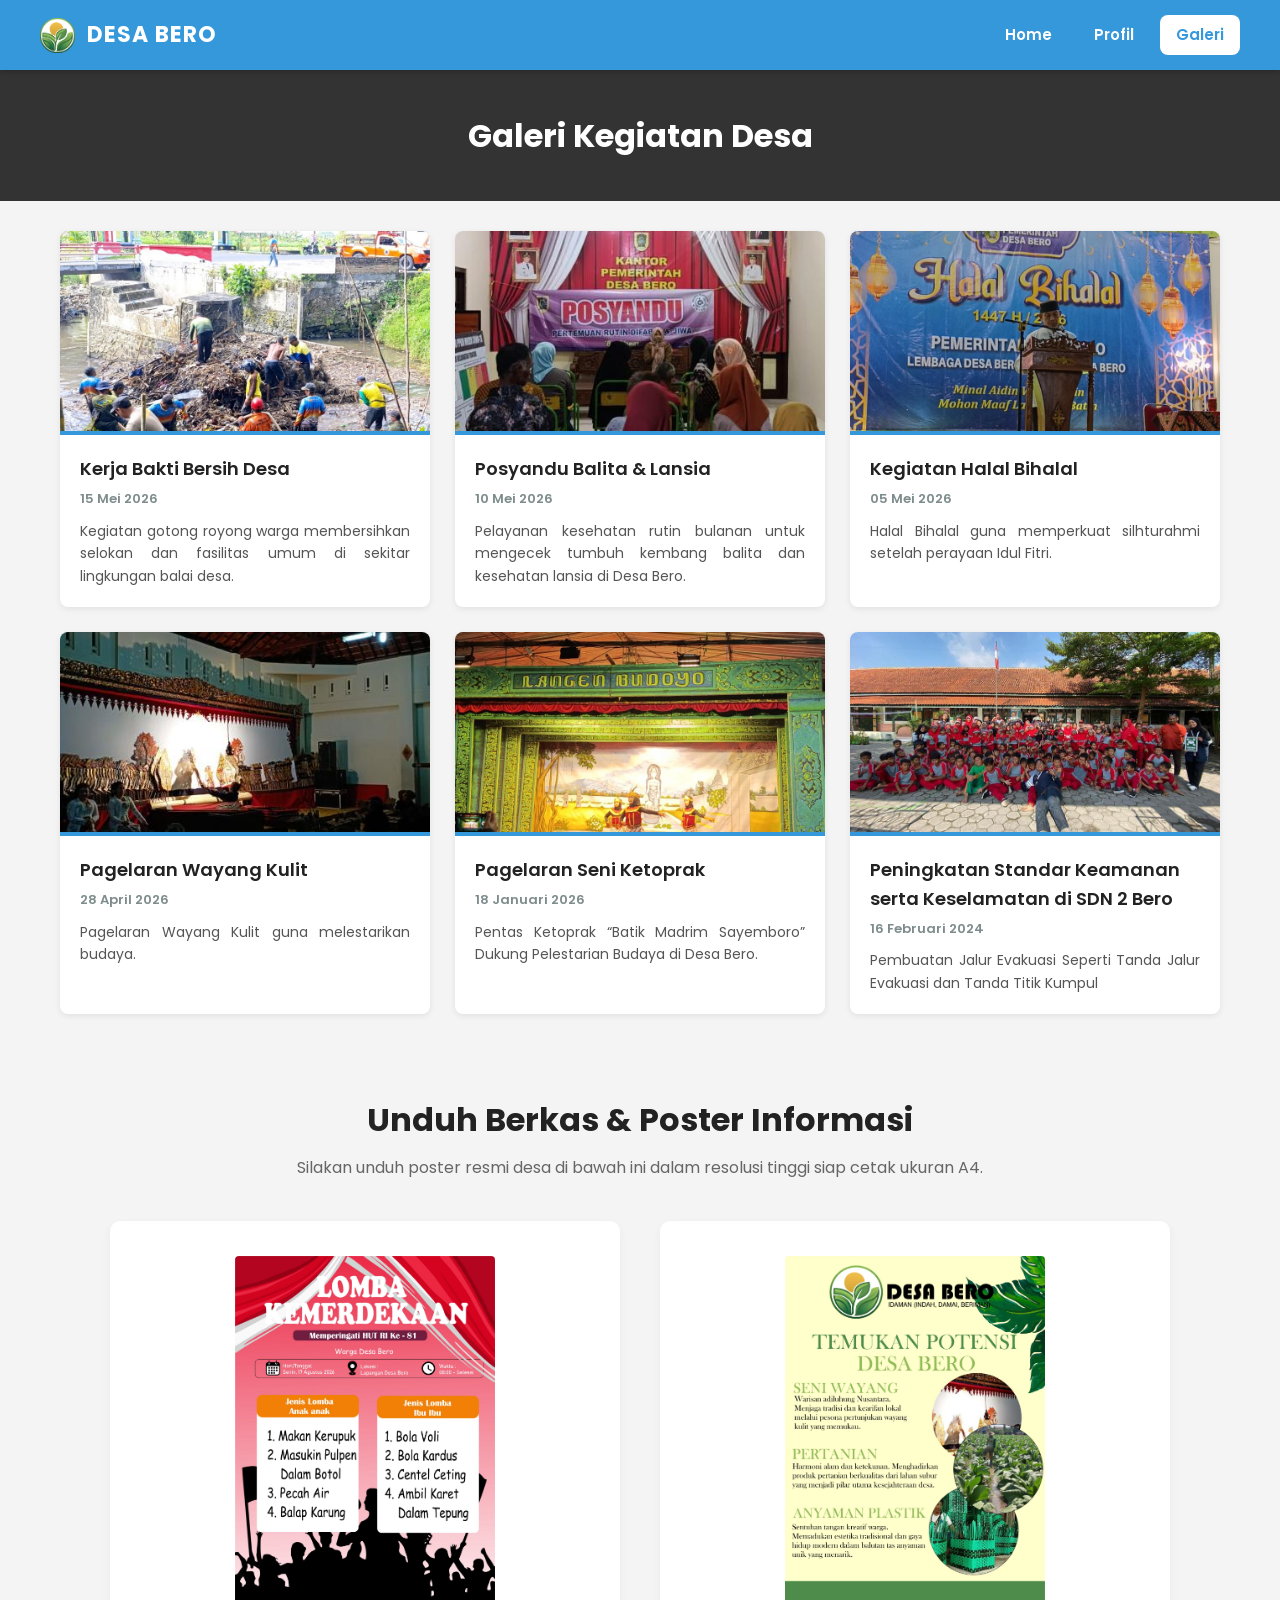
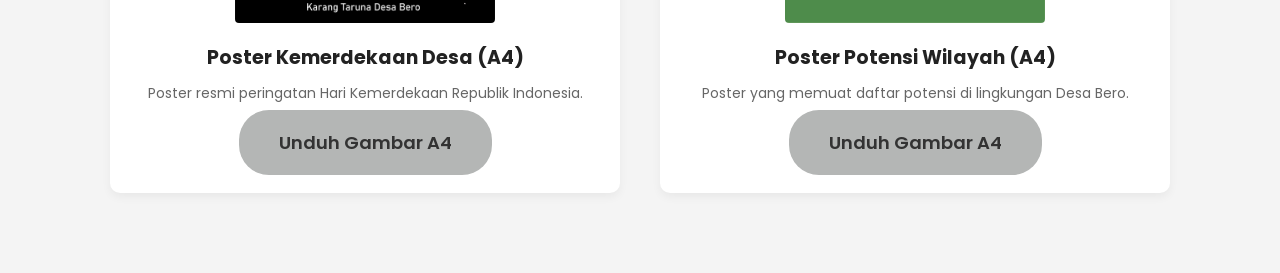
==== commit a067e525: "kegiatan.html" ====
--- a/kegiatan.html
+++ b/kegiatan.html
@@ -111,7 +111,7 @@
                 </div>
                 <div class="media-info">
                     <h3>Poster Kemerdekaan Desa (A4)</h3>
-                    <p>Poster resmi peringatan Hari Kemerdekaan Republik Indonesia Pemerintah Desa Bero versi cetak portrait.</p>
+                    <p>Poster resmi peringatan Hari Kemerdekaan Republik Indonesia.</p>
                     <a href="gambar/POSTER EVENT.jpg" download class="btn-kapsul">Unduh Gambar A4</a>
                 </div>
             </div>
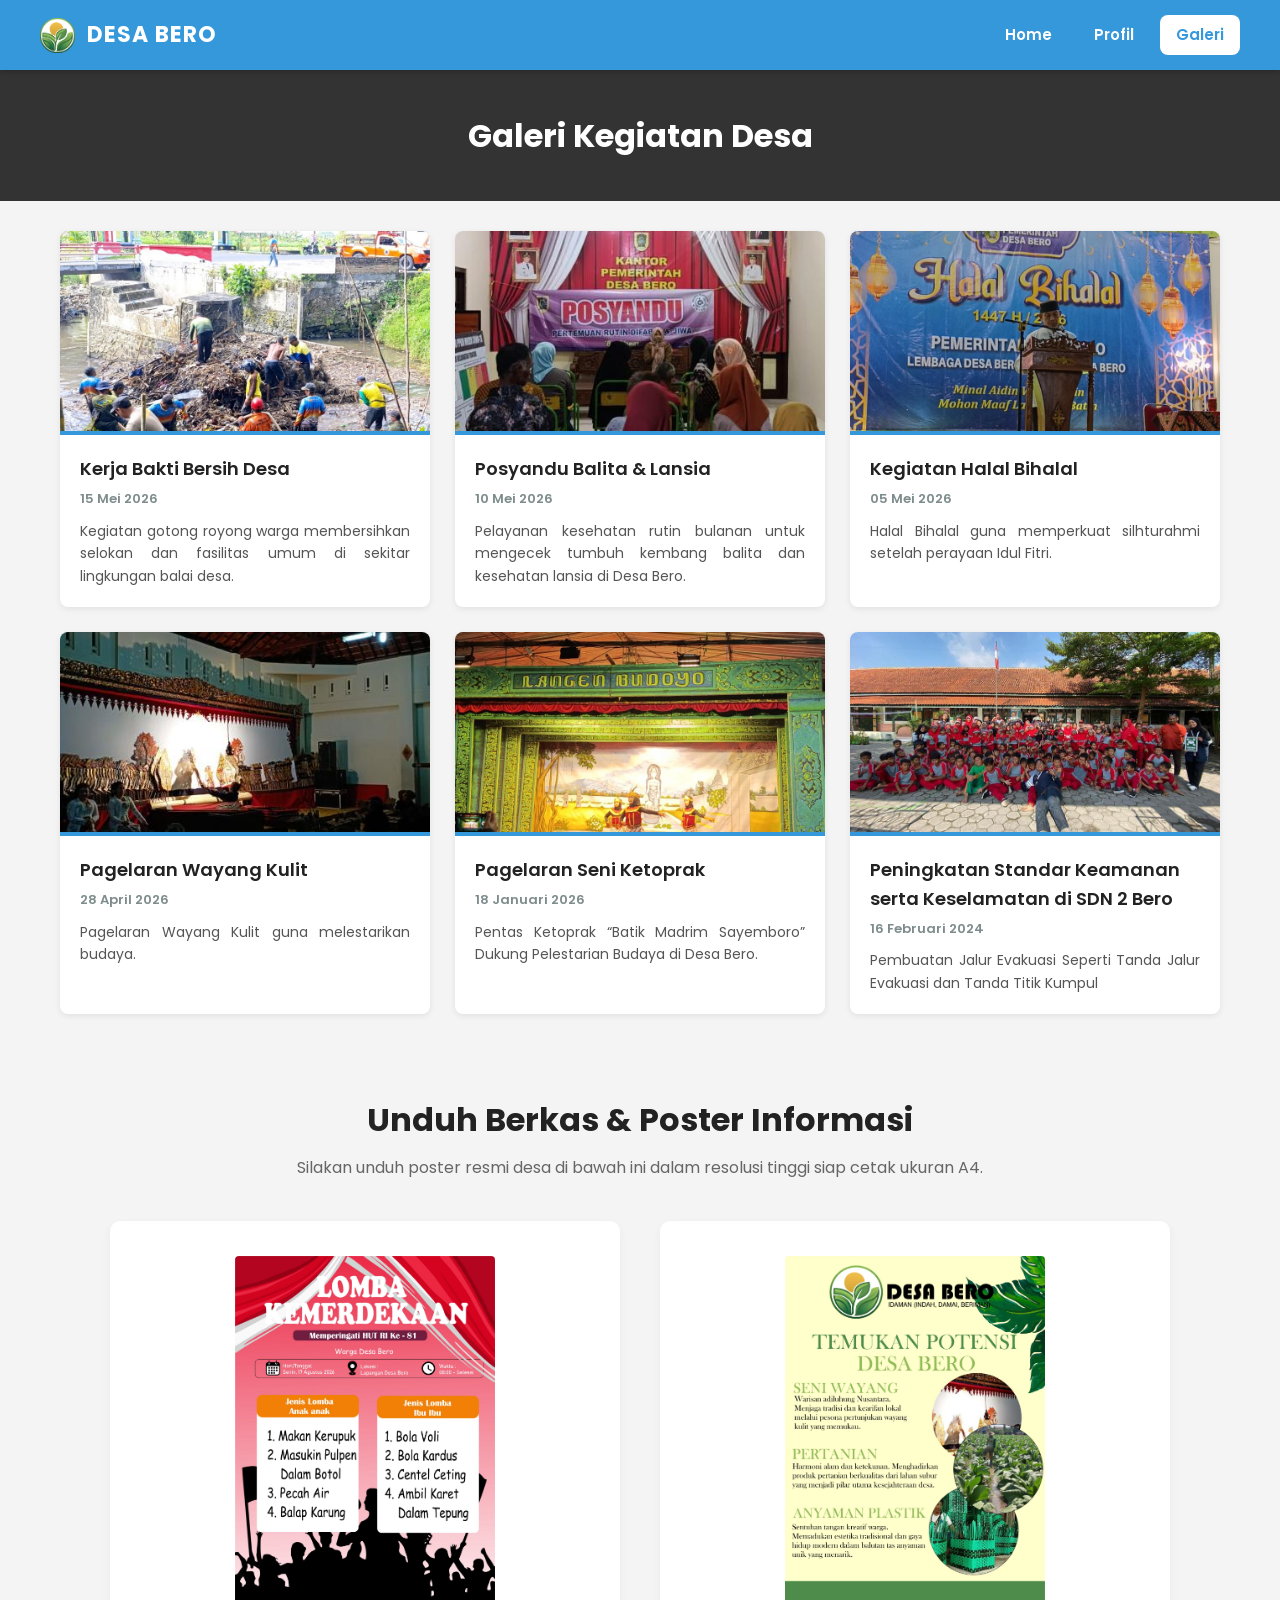
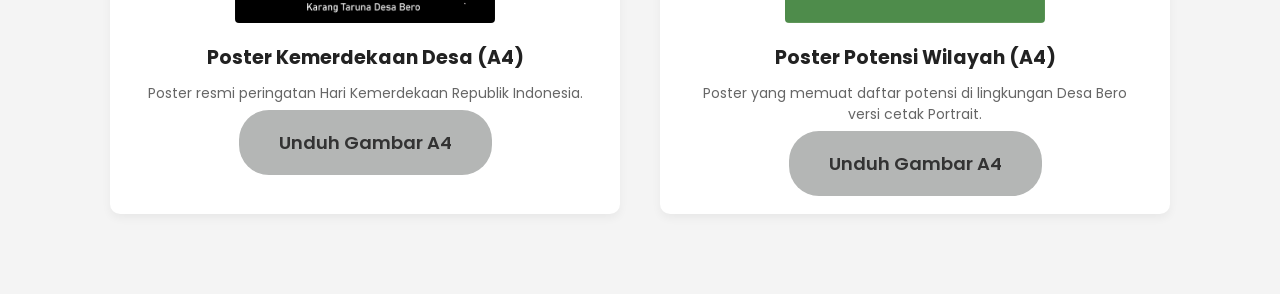
==== commit 0e6b650e: "kegiatan.html" ====
--- a/kegiatan.html
+++ b/kegiatan.html
@@ -122,7 +122,7 @@
                 </div>
                 <div class="media-info">
                     <h3>Poster Potensi Wilayah (A4)</h3>
-                    <p>Poster yang memuat daftar potensi di lingkungan Desa Bero.</p>
+                    <p>Poster yang memuat daftar potensi di lingkungan Desa Bero versi cetak Portrait.</p>
                     <a href="gambar/5_Arraihan Yanu Pradana_X PPLG B_Poster Potensi.jpg" download class="btn-kapsul">Unduh Gambar A4</a>
                 </div>
             </div>
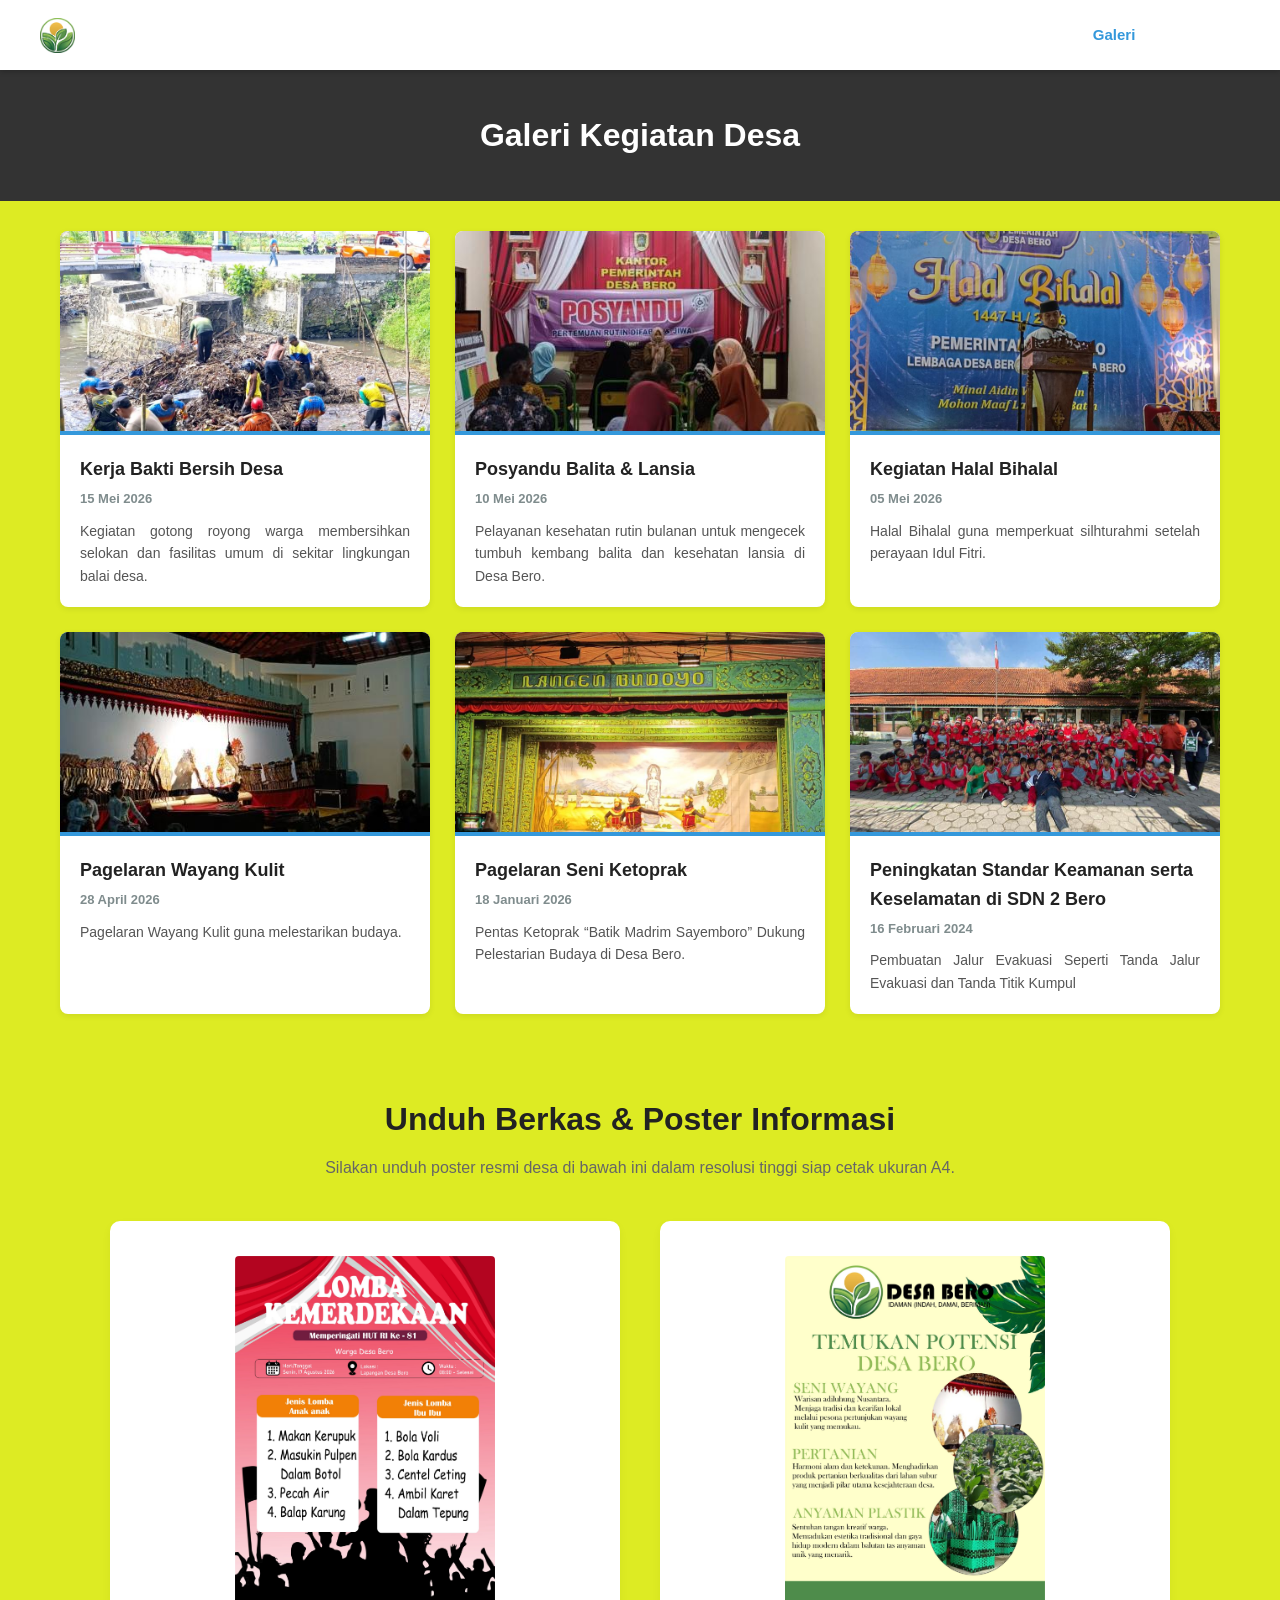
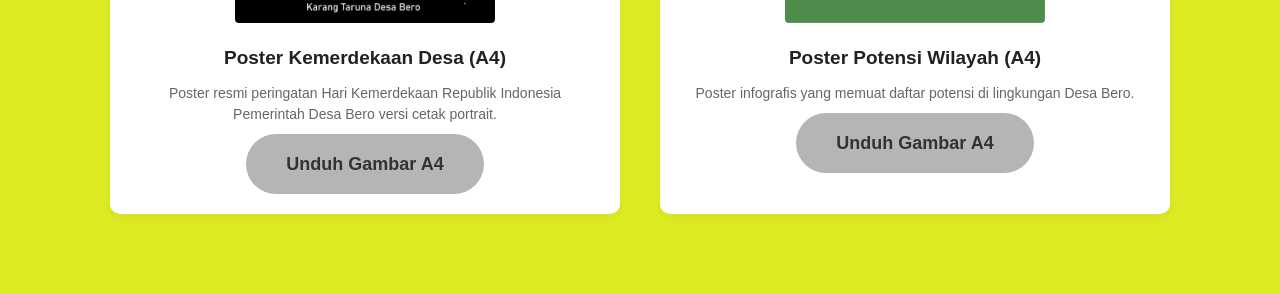
==== commit 99aa2d3f: "kegiatan.html" ====
--- a/kegiatan.html
+++ b/kegiatan.html
@@ -18,6 +18,7 @@
             <a href="index.html">Home</a>
             <a href="profil.html">Profil</a>
             <a href="kegiatan.html" class="active">Galeri</a>
+            <a href="umkm.html">UMKM</a>
         </div>
     </nav>
 
@@ -111,7 +112,7 @@
                 </div>
                 <div class="media-info">
                     <h3>Poster Kemerdekaan Desa (A4)</h3>
-                    <p>Poster resmi peringatan Hari Kemerdekaan Republik Indonesia.</p>
+                    <p>Poster resmi peringatan Hari Kemerdekaan Republik Indonesia Pemerintah Desa Bero versi cetak portrait.</p>
                     <a href="gambar/POSTER EVENT.jpg" download class="btn-kapsul">Unduh Gambar A4</a>
                 </div>
             </div>
@@ -122,7 +123,7 @@
                 </div>
                 <div class="media-info">
                     <h3>Poster Potensi Wilayah (A4)</h3>
-                    <p>Poster yang memuat daftar potensi di lingkungan Desa Bero versi cetak Portrait.</p>
+                    <p>Poster infografis yang memuat daftar potensi di lingkungan Desa Bero.</p>
                     <a href="gambar/5_Arraihan Yanu Pradana_X PPLG B_Poster Potensi.jpg" download class="btn-kapsul">Unduh Gambar A4</a>
                 </div>
             </div>
--- a/style.css
+++ b/style.css
@@ -1,8 +1,7 @@
 /* =========================================
-   1. IMPOR FONT & RESET DASAR
-   ========================================= */
-
-@import url('https://fonts.googleapis.com/css2?family=Poppins:wght@300;400;600;700&display=swap'); /* Mengambil font Poppins dari Google */
+                  RESET DASAR
+   ========================================= */
+
 
 * {
     margin: 0;                              /* Menghapus jarak luar bawaan browser */
@@ -12,7 +11,7 @@
 }
 
 body {
-    background-color: #f4f4f4;              /* Latar belakang utama web abu-abu terang */
+    background-color: #ddeb23;              /* Latar belakang utama web abu-abu terang */
     color: #333;                            /* Warna teks standar abu-abu gelap */
     line-height: 1.6;                       /* Spasi renggang antar baris teks agar nyaman dibaca */
 }
@@ -23,7 +22,7 @@
    ========================================= */
 
 nav {
-    background: #3498db;                    /* Warna biru utama navbar */
+    background: #fff;                    /* Warna biru utama navbar */
     color: #fff;                            /* Warna teks bawaan di dalam navbar menjadi putih */
     display: flex;                          /* Mengatur logo dan menu agar berjejer menyamping */
     justify-content: space-between;         /* Mendorong logo mentok ke kiri, menu mentok ke kanan */
@@ -241,107 +240,6 @@
 }
 
 
-/* =========================================
-   7. BAGIAN POTENSI UMKM DESA
-   ========================================= */
-
-.umkm-section {
-    max-width: 1200px;                      /* Batas maksimal lebar keseluruhan bagian UMKM */
-    margin: 60px auto;                      /* Jarak jauh 60px atas-bawah dari seksi lain, posisi rata tengah */
-    padding: 0 20px;                        /* Jarak pinggir layar */
-}
-
-.umkm-header { 
-    text-align: center;                     /* Judul utama UMKM di tengah layar */
-    margin-bottom: 40px;                    /* Jarak dari judul ke kartu gambar di bawahnya */
-}
-
-.umkm-header h2 { 
-    font-size: 32px;                        /* Ukuran judul besar */
-    color: #222;                            /* Warna gelap nyaris hitam */
-    margin-bottom: 10px;                    /* Jarak dari judul ke kalimat penjelas */
-}
-
-.umkm-header p { 
-    color: #666;                            /* Warna abu-abu redup untuk deskripsi */
-    font-size: 16px;                        /* Ukuran teks standar */
-}
-
-.umkm-grid {
-    display: grid;                          /* Aktifkan sistem grid cerdas */
-    grid-template-columns: repeat(auto-fit, minmax(300px, 1fr)); /* Aturan susun otomatis: Kartu sejajar jika layar luas, turun baris jika layarnya di bawah 300px per kartu */
-    gap: 30px;                              /* Jarak spasi antar kartu UMKM sebesar 30px */
-}
-
-.umkm-card {
-    background: #fff;                       /* Kartu berwarna putih */
-    border-radius: 10px;                    /* Sudut kartu dibuat melengkung */
-    overflow: hidden;                       /* Memotong paksa foto di dalamnya yang menutupi bagian melengkung kartu */
-    box-shadow: 0 4px 10px rgba(0,0,0,0.05);/* Bayangan standar saat kartu tak disentuh */
-    transition: transform 0.3s ease, box-shadow 0.3s ease; /* Transisi untuk posisi naik dan perubahan bayangan */
-    display: flex;                          /* Memastikan foto di atas dan teks di bawah terstruktur rapi */
-    flex-direction: column;                 /* Mengarahkan susunan jadi atas-bawah */
-}
-
-.umkm-card:hover {
-    transform: translateY(-8px);            /* Efek kartu melayang 8px ke atas saat ditunjuk kursor */
-    box-shadow: 0 12px 20px rgba(0,0,0,0.12);/* Bayangan menebal menyesuaikan efek melayang */
-}
-
-.umkm-foto {
-    width: 100%;                            /* Lebar blok penampung foto memakan seluruh lebar kartu */
-    height: 220px;                          /* Tinggi blok penampung dibatasi dan dipukul rata 220px semua */
-    background-color: #ddd;                 /* Warna abu-abu darurat jika foto gagal dimuat */
-}
-
-.umkm-foto img {
-    width: 100%;                            /* Memaksa foto asli selebar blok penampung */
-    height: 100%;                           /* Memaksa foto asli setinggi blok penampung */
-    object-fit: cover;                      /* Memotong dan memusatkan foto otomatis agar tak gepeng/lonjong */
-    display: block;                         /* Menghapus celah sisa di bawah foto */
-}
-
-.umkm-info {
-    padding: 25px;                          /* Ruang dalam antara teks penjelasan dengan pinggiran kartu */
-    flex-grow: 1;                           /* Menyeimbangkan tinggi area teks agar semua kartu sama rata bawahnya */
-}
-
-.umkm-info h3 { 
-    font-size: 20px;                        /* Ukuran nama produk UMKM */
-    color: #333;                            /* Warna nama produk UMKM */
-    margin: 12px 0;                         /* Jarak vertikal atas-bawah nama produk UMKM */
-}
-
-.umkm-info p { 
-    font-size: 14.5px;                      /* Ukuran deskripsi produk */
-    color: #555;                            /* Warna deskripsi produk */
-    line-height: 1.6;                       /* Spasi baris deskripsi */
-    text-align: justify;                    /* Meratakan ujung kanan dan ujung kiri paragraf deskripsi */
-}
-
-.badge {
-    display: inline-block;                  /* Memperlakukan teks label layaknya tombol/blok */
-    padding: 5px 12px;                      /* Ketebalan blok label warna warni */
-    border-radius: 20px;                    /* Melengkungkan sudut pinggir label menjadi bentuk oval/pil */
-    font-size: 12px;                        /* Teks di dalam label sengaja dibuat kecil */
-    font-weight: 700;                       /* Dibuat tebal agar mudah dibaca sekilas */
-    color: #fff;                            /* Standarnya tulisan berwarna putih */
-    letter-spacing: 0.5px;                  /* Renggang antar huruf agar jelas walau kecil */
-}
-
-.badge-kuning { 
-    background-color: #f1c40f;              /* Memberi warna dasar kuning */
-    color: #333;                            /* Khusus kuning, tulisan digelapkan karena putih di atas kuning tak terbaca */
-}
-
-.badge-merah { 
-    background-color: #e74c3c;              /* Memberi warna dasar merah */
-}
-
-.badge-hijau { 
-    background-color: #2ecc71;              /* Memberi warna dasar hijau */
-}
-
 
 /* =========================================
    8. HALAMAN PROFIL (SEJARAH & INFO DESA)
@@ -546,12 +444,12 @@
 
 .media-header h2 {
     font-size: 32px;                        /* Ukuran font judul */
-    color: #222;                            /* Warna teks gelap */
+    color: #222;                          /* Warna teks gelap */
     margin-bottom: 10px;                    /* Jarak judul ke baris deskripsi */
 }
 
 .media-header p {
-    color: #666;                            /* Warna abu-abu redup */
+    color: #666;                          /* Warna abu-abu redup */
     font-size: 16px;                        /* Ukuran font normal */
 }
 
@@ -613,7 +511,7 @@
    10. RESPONSIF UMUM (UNTUK SMARTPHONE/TABLET)
    ========================================= */
 
-@media (max-width: 768px) {                 /* 🛑 AREA KHUSUS INI HANYA AKAN DIAKTIFKAN OLEH BROWSER JIKA LAYAR LEBARNYA 768px ATAU LEBIH KECIL 🛑 */
+@media (max-width: 768px) {                 /* AREA KHUSUS INI HANYA AKAN DIAKTIFKAN OLEH BROWSER JIKA LAYAR LEBARNYA 768px ATAU LEBIH KECIL 🛑 */
     
     nav {
         flex-direction: column;             /* Membatalkan susunan Logo dan Menu dari format Menyamping, paksa jadi Tumpuk Atas-Bawah */
